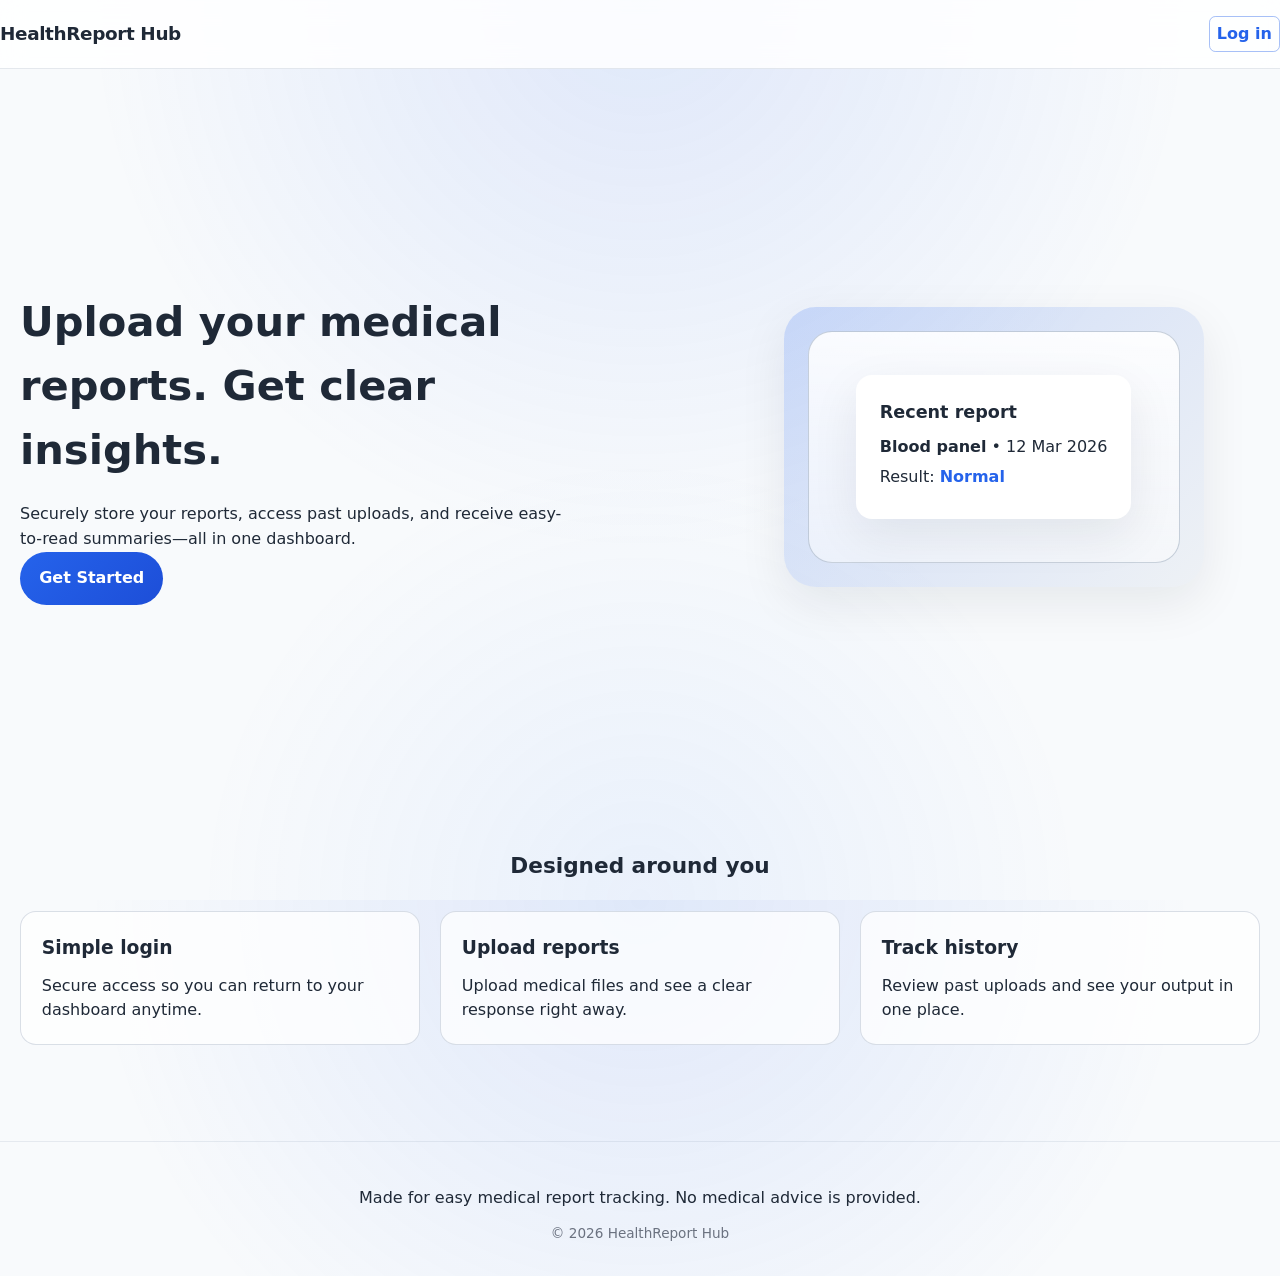
==== index.html @ 50ba07ec "Basic commit created" ====
<!DOCTYPE html>
<html lang="en">
<head>
  <meta charset="UTF-8" />
  <meta name="viewport" content="width=device-width, initial-scale=1.0" />
  <title>HealthReport Hub</title>
  <link rel="stylesheet" href="styles.css" />
</head>
<body>
  <header class="site-header">
    <div class="container header-inner">
      <a class="brand" href="index.html">HealthReport Hub</a>
      <nav class="nav">
        <a class="nav-link" href="login.html">Log in</a>
      </nav>
    </div>
  </header>

  <main class="container">
    <section class="hero" aria-label="Landing page hero">
      <div class="hero-text">
        <h1>Upload your medical reports. Get clear insights.</h1>
        <p>Securely store your reports, access past uploads, and receive easy-to-read summaries—all in one dashboard.</p>
        <a class="primary-btn" href="login.html">Get Started</a>
      </div>
      <div class="hero-illustration" aria-hidden="true">
        <div class="device">
          <div class="screen">
            <div class="card">
              <h3>Recent report</h3>
              <p><strong>Blood panel</strong> • 12 Mar 2026</p>
              <p>Result: <span class="highlight">Normal</span></p>
            </div>
          </div>
        </div>
      </div>
    </section>

    <section class="features" aria-label="Features">
      <h2>Designed around you</h2>
      <div class="feature-grid">
        <div class="feature">
          <h3>Simple login</h3>
          <p>Secure access so you can return to your dashboard anytime.</p>
        </div>
        <div class="feature">
          <h3>Upload reports</h3>
          <p>Upload medical files and see a clear response right away.</p>
        </div>
        <div class="feature">
          <h3>Track history</h3>
          <p>Review past uploads and see your output in one place.</p>
        </div>
      </div>
    </section>
  </main>

  <footer class="site-footer">
    <div class="container">
      <p>Made for easy medical report tracking. No medical advice is provided.</p>
      <p class="small">&copy; 2026 HealthReport Hub</p>
    </div>
  </footer>

  <script src="app.js"></script>
</body>
</html>
---- styles.css ----
/* ---------- Base ---------- */
:root {
  --bg: #f8fafc;
  --surface: #ffffff;
  --text: #1f2937;
  --muted: #6b7280;
  --primary: #2563eb;
  --primary-2: #1d4ed8;
  --danger: #dc2626;
  --shadow: 0 16px 48px rgba(15, 23, 42, 0.08);
  --radius: 16px;
  --radius-sm: 12px;
  --spacing: 1.25rem;
  --max: 1100px;
  --font: ui-sans-serif, system-ui, -apple-system, BlinkMacSystemFont, "Segoe UI", sans-serif;
}

* {
  box-sizing: border-box;
}

html, body {
  height: 100%;
}

body {
  display: flex;
  flex-direction: column;
  margin: 0;
  font-family: var(--font);
  line-height: 1.55;
  color: var(--text);
  background: radial-gradient(circle at top, rgba(37, 99, 235, 0.12), transparent 50%),
    radial-gradient(circle at bottom, rgba(59, 130, 246, 0.08), transparent 40%),
    var(--bg);
}

main {
  flex: 1;
  display: flex;
  flex-direction: column;
}

/* make full-height pages fill available viewport space */
main > section {
  flex: 1;
}

a {
  color: inherit;
  text-decoration: none;
}

/* ---------- Layout ---------- */
.container {
  max-width: 1280px;
  margin: 0 auto;
  padding: 0 1.25rem;
  width: 100%;
}

.site-header {
  position: sticky;
  top: 0;
  z-index: 20;
  background: rgba(255, 255, 255, 0.85);
  backdrop-filter: blur(12px);
  border-bottom: 1px solid rgba(148, 163, 184, 0.25);
}

.header-inner {
  display: flex;
  align-items: center;
  justify-content: space-between;
  padding: 1rem 0;
}

.brand {
  font-weight: 700;
  font-size: 1.15rem;
  letter-spacing: -0.02em;
}

.nav {
  display: flex;
  gap: 1rem;
  align-items: center;
}

.nav-link,
.text-btn {
  font-weight: 600;
  color: var(--primary);
  border: 1px solid rgba(37, 99, 235, 0.4);
  background: transparent;
  cursor: pointer;
  padding: 0.3rem 0.45rem;
  border-radius: 0.4rem;
  transition: background 0.15s ease;
}

.nav-link:hover,
.text-btn:hover {
  background: rgba(37, 99, 235, 0.14);
}

.primary-btn {
  display: inline-flex;
  align-items: center;
  justify-content: center;
  padding: 0.9rem 1.2rem;
  border-radius: 999px;
  border: none;
  background: linear-gradient(135deg, var(--primary), var(--primary-2));
  color: white;
  font-weight: 700;
  cursor: pointer;
  transition: transform 0.15s ease, box-shadow 0.15s ease;
}

.primary-btn:hover {
  transform: translateY(-1px);
  box-shadow: 0 18px 25px rgba(37, 99, 235, 0.18);
}

.primary-btn:active {
  transform: translateY(0);
}

.card {
  background: var(--surface);
  border-radius: var(--radius);
  padding: 1.5rem;
  margin : 5pt;
  box-shadow: var(--shadow);
}

.centered-card {
  max-width: 680px;
  width: 100%;
  margin: 3.5rem auto;
  min-height: 420px;
  display: flex;
  flex-direction: column;
  justify-content: center;
  padding: 2.25rem 2.5rem;
}

h1, h2, h3 {
  margin: 0;
}

h1 {
  font-size: clamp(2rem, 3.5vw, 2.6rem);
}

h2 {
  font-size: 1.35rem;
}

p {
  margin: 0.75rem 0 0;
}

.muted {
  color: var(--muted);
}

.small {
  font-size: 0.85rem;
  color: var(--muted);
  margin-top: 0.75rem;
}

.error {
  color: var(--danger);
  margin-top: 0.75rem;
}

form .form {
  display: grid;
  gap: 0.85rem;
  margin-top: 1.2rem;
}

input[type="email"],
input[type="file"] {
  width: 100%;
  border-radius: 8px;
  border: 1px solid rgba(148, 163, 184, 0.6);
  padding: 0.85rem;
  font-size: 1rem;
  background: #ffffff;
}

input[type="email"]:focus,
input[type="file"]:focus {
  outline: none;
  border-color: rgba(37, 99, 235, 0.75);
  box-shadow: 0 0 0 4px rgba(37, 99, 235, 0.14);
}

.hero {
  display: grid;
  grid-template-columns: 1fr;
  gap: 2.5rem;
  align-items: center;
  padding: 3.5rem 0 2.5rem;
  min-height: calc(100vh - 160px);
}

@media (min-width: 900px) {
  .hero {
    grid-template-columns: 1.1fr 0.9fr;
    gap: 3.5rem;
  }
}

.hero-text h1 {
  margin: 0;
  max-width: 560px;
}

.hero-text p {
  margin-top: 1.2rem;
  max-width: 560px;
}

.hero-illustration {
  display: flex;
  justify-content: center;
  align-items: center;
}

.device {
  width: 100%;
  max-width: 420px;
  height: 280px;
  background: linear-gradient(135deg, rgba(37, 99, 235, 0.2), rgba(148, 163, 184, 0.1));
  border-radius: 32px;
  padding: 1.5rem;
  box-shadow: var(--shadow);
}

.screen {
  height: 100%;
  border: 1px solid rgba(148, 163, 184, 0.5);
  border-radius: 24px;
  background: linear-gradient(180deg, rgba(255, 255, 255, 0.9), rgba(255, 255, 255, 0.5));
  padding: 1.1rem;
  display: flex;
  align-items: center;
  justify-content: center;
}

.card h3 {
  font-size: 1.1rem;
  margin-bottom: 0.5rem;
}

.card p {
  margin: 0.35rem 0;
}

.highlight {
  color: var(--primary);
  font-weight: 700;
}

.features {
  padding: 2.5rem 0 3rem;
}

.features h2 {
  text-align: center;
  margin-bottom: 1.75rem;
}

.feature-grid {
  display: grid;
  gap: 1.25rem;
}

@media (min-width: 760px) {
  .feature-grid {
    grid-template-columns: repeat(3, minmax(0, 1fr));
  }
}

.feature {
  padding: 1.3rem;
  border-radius: var(--radius);
  background: rgba(255, 255, 255, 0.75);
  border: 1px solid rgba(148, 163, 184, 0.35);
}

.site-footer {
  padding: 2rem 0;
  text-align: center;
  border-top: 1px solid rgba(148, 163, 184, 0.2);
  margin-top: 3rem;
}

.dashboard {
  min-height: calc(100vh - 160px);
  padding: 2.5rem 0;
}

.dashboard-header {
  display: flex;
  justify-content: space-between;
  align-items: flex-start;
  gap: 1.5rem;
  flex-wrap: wrap;
}

.profile {
  display: flex;
  align-items: center;
  gap: 0.8rem;
  padding: 0.9rem 1rem;
  border-radius: 999px;
  background: rgba(37, 99, 235, 0.12);
}

.profile-badge {
  display: inline-flex;
  width: 2.5rem;
  height: 2.5rem;
  align-items: center;
  justify-content: center;
  border-radius: 999px;
  background: rgba(255, 255, 255, 0.9);
  font-size: 1.15rem;
}

.profile-email {
  font-weight: 600;
  color: rgba(31, 41, 55, 0.88);
}

.dashboard-grid {
  display: grid;
  gap: 1.75rem;
  margin-top: 1.9rem;
}

@media (min-width: 900px) {
  .dashboard-grid {
    grid-template-columns: 1.2fr 0.8fr;
  }
}

.uploads-list {
  display: flex;
  flex-direction: column;
  gap: 0.9rem;
  margin-top: 0.6rem;
}

.upload-item {
  padding: 0.9rem;
  border: 1px solid rgba(148, 163, 184, 0.4);
  border-radius: var(--radius-sm);
  display: flex;
  justify-content: space-between;
  align-items: center;
  gap: 0.85rem;
  background: rgba(255, 255, 255, 0.78);
}

.upload-item h3 {
  margin: 0;
  font-size: 1rem;
}

.upload-item small {
  display: block;
  color: var(--muted);
  margin-top: 0.25rem;
}

.upload-actions {
  display: flex;
  gap: 0.55rem;
  flex-wrap: wrap;
  justify-content: flex-end;
}

.upload-actions button {
  border: 1px solid rgba(37, 99, 235, 0.4);
  background: rgba(37, 99, 235, 0.1);
  border-radius: 999px;
  padding: 0.45rem 0.75rem;
  font-weight: 600;
  cursor: pointer;
  transition: background 0.12s ease;
}

.upload-actions button:hover {
  background: rgba(37, 99, 235, 0.18);
}

.output-area {
  min-height: 160px;
  border: 1px solid rgba(148, 163, 184, 0.35);
  border-radius: var(--radius);
  padding: 1.25rem;
  margin-top: 1rem;
  background: rgba(255, 255, 255, 0.82);
  white-space: pre-wrap;
  font-family: ui-monospace, SFMono-Regular, Menlo, Monaco, Consolas, "Liberation Mono", "Courier New", monospace;
  color: rgba(31, 41, 55, 0.85);
}

@media (max-width: 540px) {
  .hero {
    padding: 2.5rem 0 1.5rem;
  }

  .dashboard-header {
    flex-direction: column;
    align-items: flex-start;
  }

  .profile {
    width: 100%;
    justify-content: space-between;
  }
}
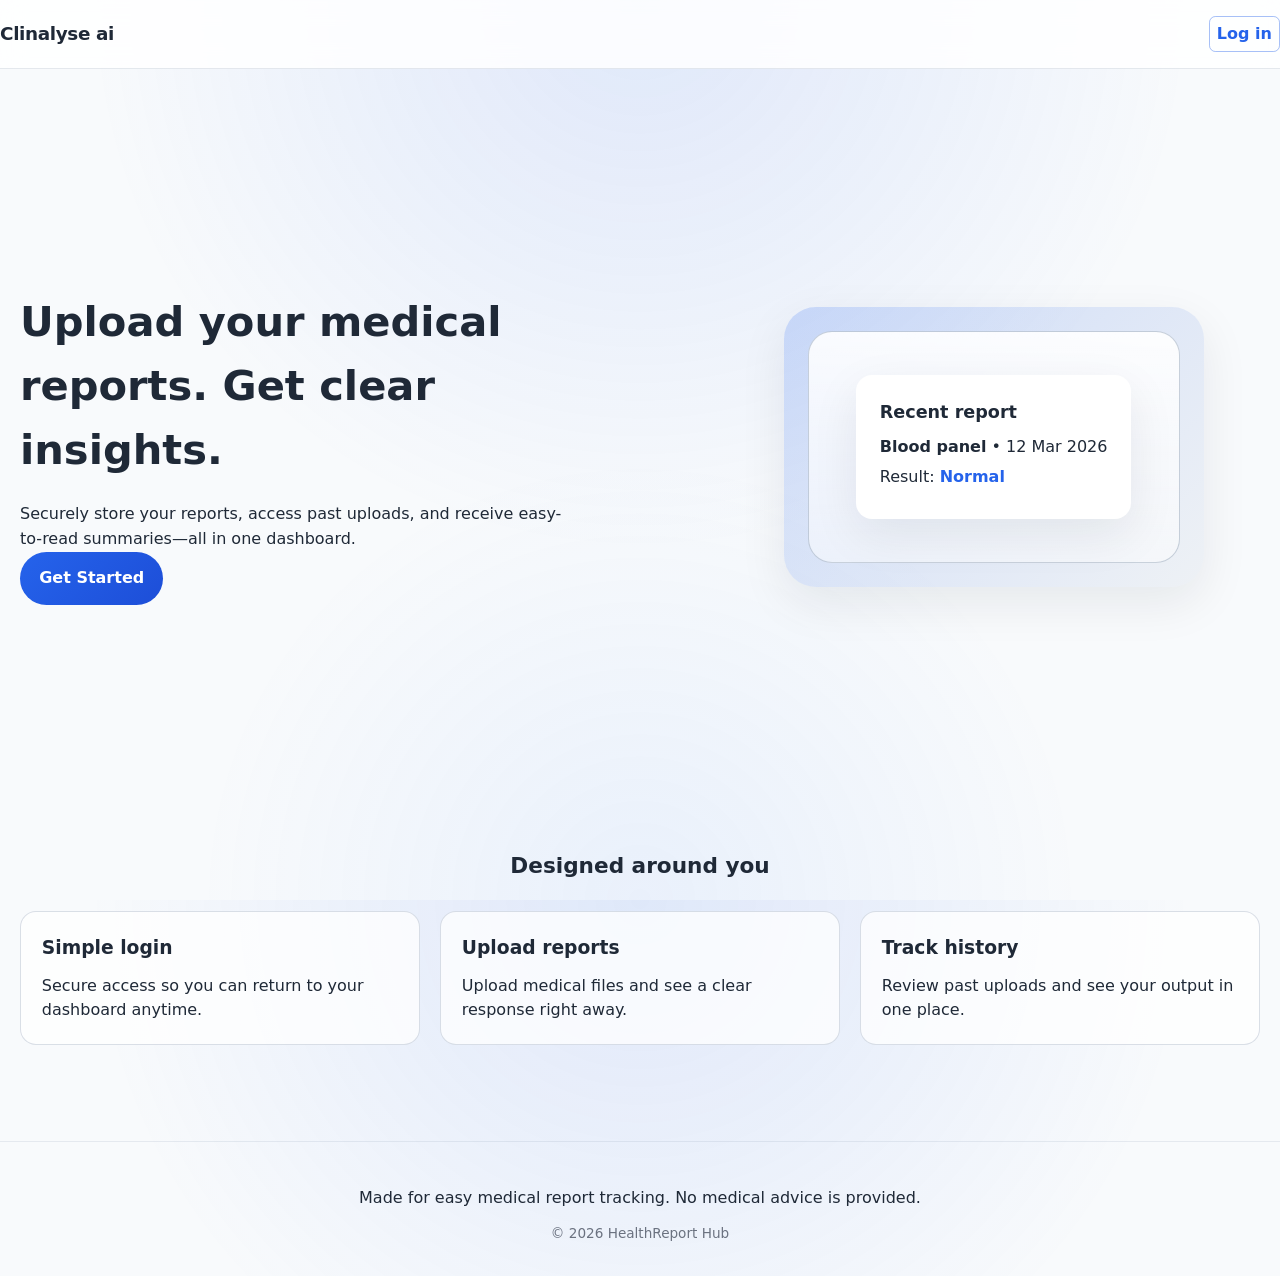
==== commit a5745121: "title name change" ====
--- a/index.html
+++ b/index.html
@@ -3,13 +3,13 @@
 <head>
   <meta charset="UTF-8" />
   <meta name="viewport" content="width=device-width, initial-scale=1.0" />
-  <title>HealthReport Hub</title>
+  <title>Clinalyse ai</title>
   <link rel="stylesheet" href="styles.css" />
 </head>
 <body>
   <header class="site-header">
     <div class="container header-inner">
-      <a class="brand" href="index.html">HealthReport Hub</a>
+      <a class="brand" href="index.html">Clinalyse ai</a>
       <nav class="nav">
         <a class="nav-link" href="login.html">Log in</a>
       </nav>
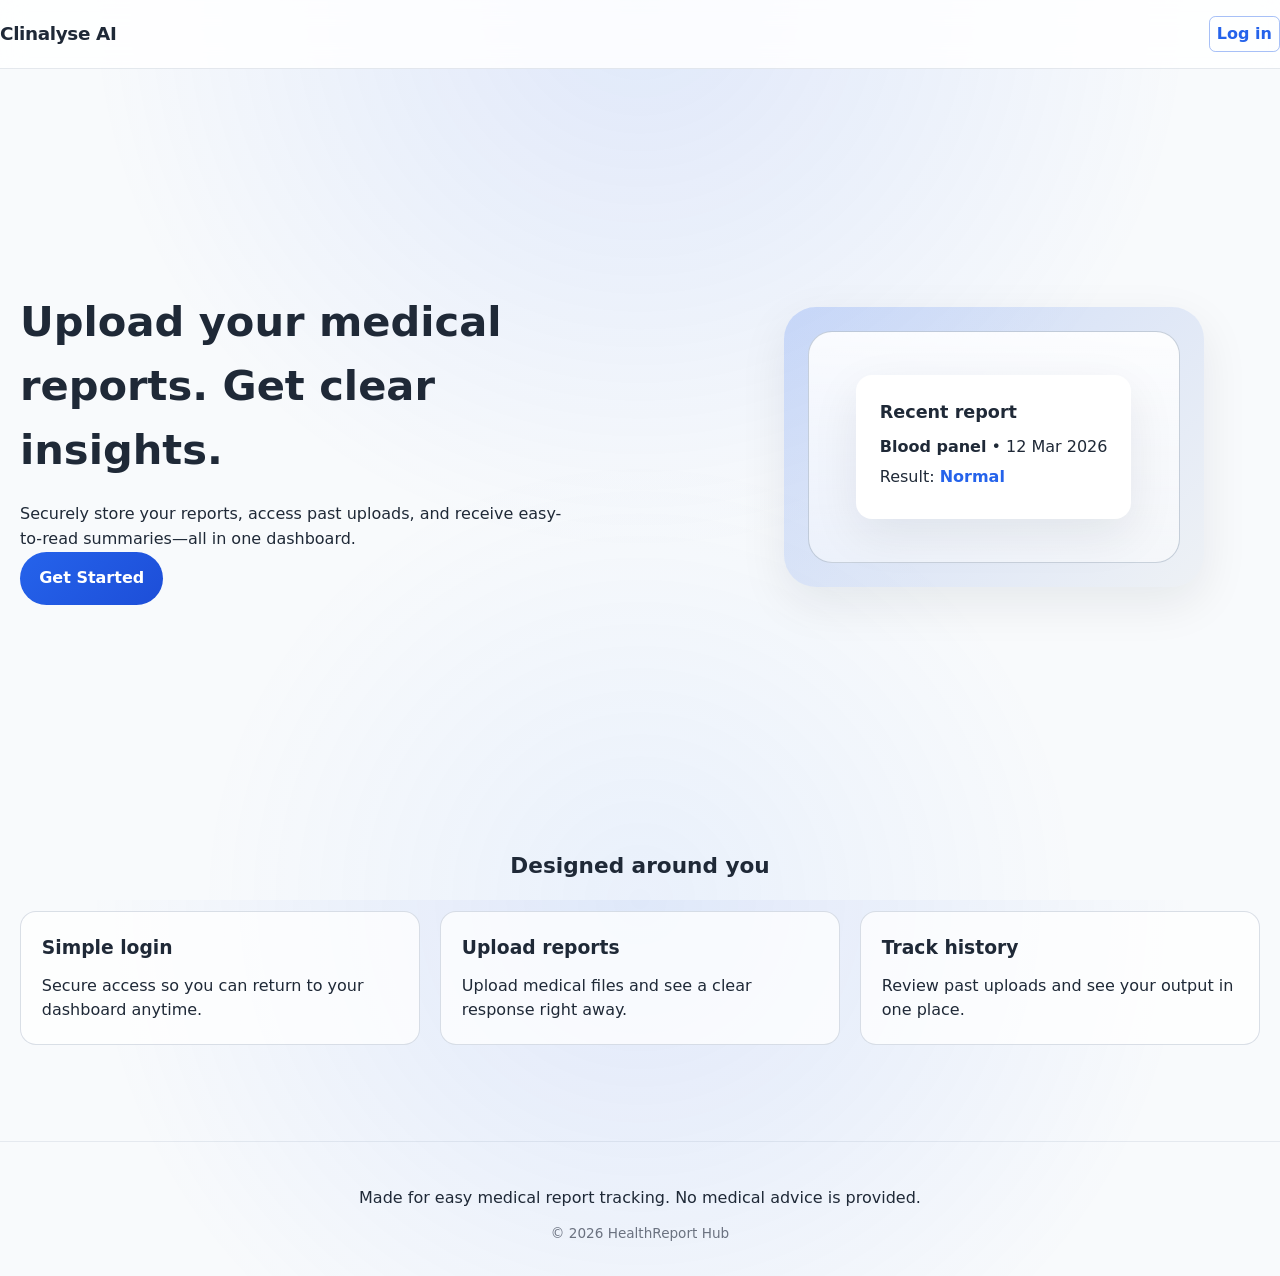
==== commit e18ce53d: "another minor change" ====
--- a/index.html
+++ b/index.html
@@ -3,13 +3,13 @@
 <head>
   <meta charset="UTF-8" />
   <meta name="viewport" content="width=device-width, initial-scale=1.0" />
-  <title>Clinalyse ai</title>
+  <title>Clinalyse AI</title>
   <link rel="stylesheet" href="styles.css" />
 </head>
 <body>
   <header class="site-header">
     <div class="container header-inner">
-      <a class="brand" href="index.html">Clinalyse ai</a>
+      <a class="brand" href="index.html">Clinalyse AI</a>
       <nav class="nav">
         <a class="nav-link" href="login.html">Log in</a>
       </nav>
